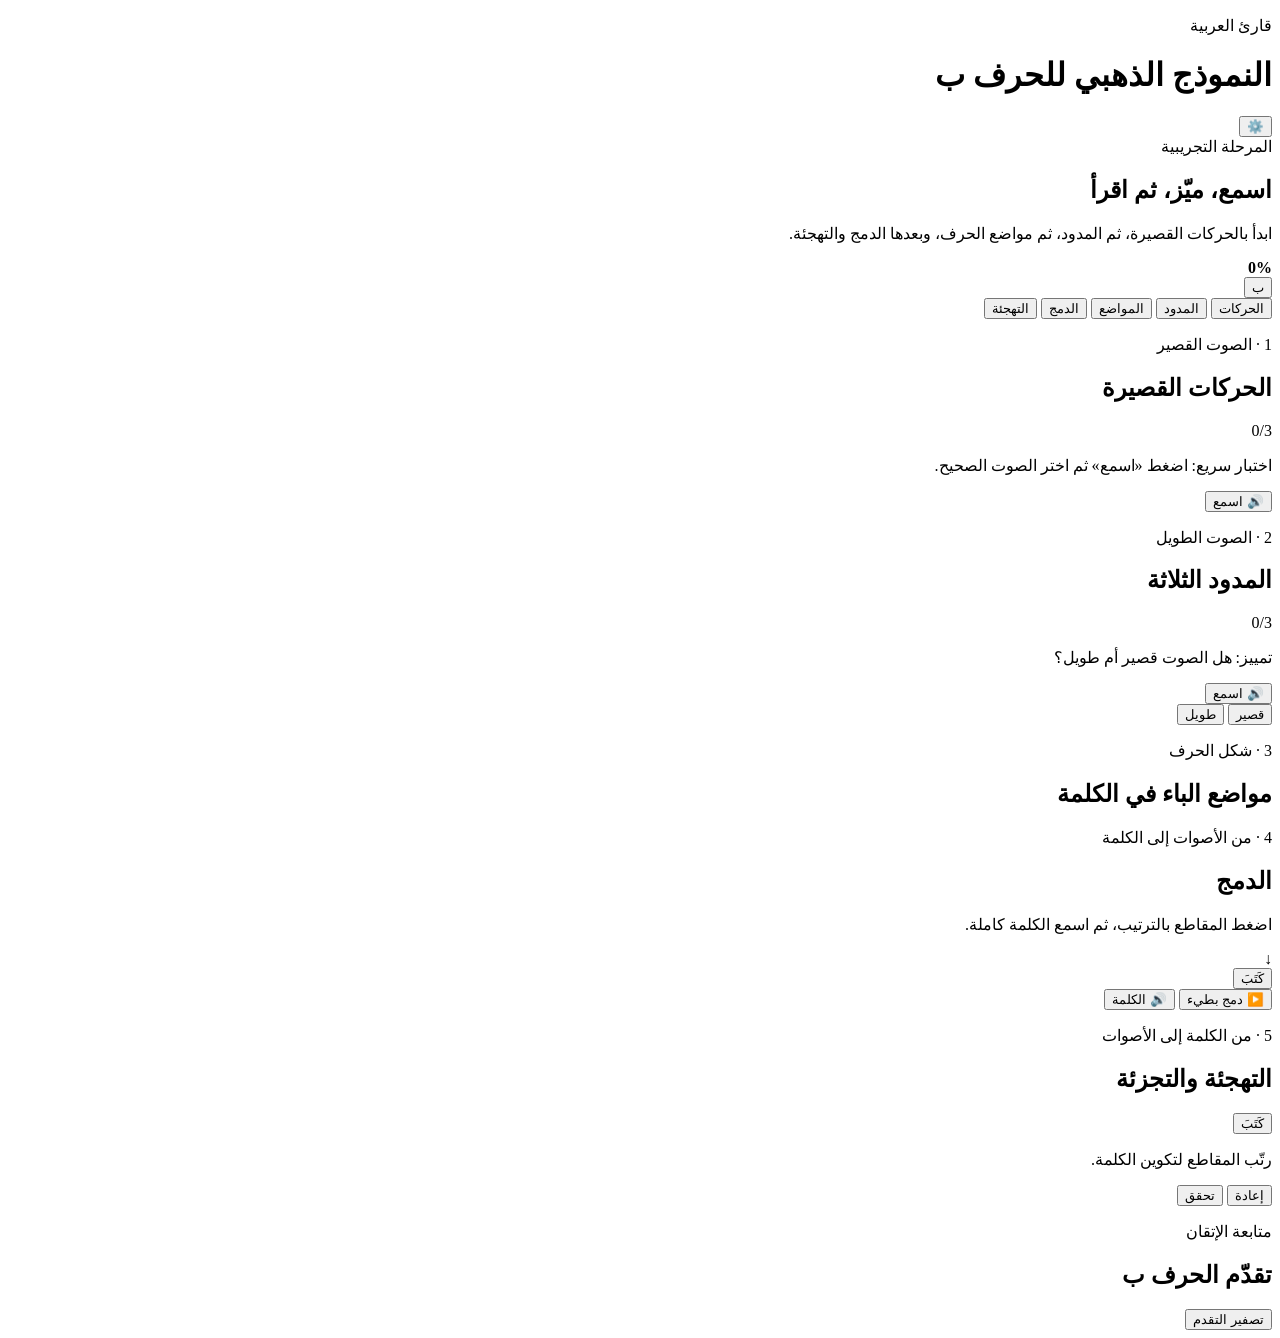
==== index.html @ 3511730b "Add Golden Prototype interface" ====
<!doctype html>
<html lang="ar" dir="rtl">
<head>
  <meta charset="utf-8" />
  <meta name="viewport" content="width=device-width, initial-scale=1, viewport-fit=cover" />
  <meta name="theme-color" content="#fff7ed" />
  <meta name="apple-mobile-web-app-capable" content="yes" />
  <meta name="apple-mobile-web-app-status-bar-style" content="default" />
  <meta name="apple-mobile-web-app-title" content="قارئ العربية" />
  <title>قارئ العربية — النموذج الذهبي</title>
  <link rel="manifest" href="./manifest.webmanifest" />
  <link rel="apple-touch-icon" href="./assets/icons/icon-192.png" />
  <link rel="stylesheet" href="./css/app.css" />
</head>
<body>
  <div class="app-shell">
    <header class="topbar">
      <div>
        <p class="eyebrow">قارئ العربية</p>
        <h1>النموذج الذهبي للحرف <span class="accent">ب</span></h1>
      </div>
      <button id="settingsBtn" class="icon-btn" aria-label="الإعدادات">⚙️</button>
    </header>

    <main>
      <section class="hero card">
        <div class="hero-copy">
          <span class="pill">المرحلة التجريبية</span>
          <h2>اسمع، ميّز، ثم اقرأ</h2>
          <p>ابدأ بالحركات القصيرة، ثم المدود، ثم مواضع الحرف، وبعدها الدمج والتهجئة.</p>
          <div class="progress-row" aria-label="التقدم العام">
            <div class="progress-track"><span id="progressBar" style="width: 0%"></span></div>
            <strong id="progressText">0%</strong>
          </div>
        </div>
        <button id="heroLetter" class="letter-orb" aria-label="اسمع اسم الحرف باء">ب</button>
      </section>

      <nav class="lesson-tabs" aria-label="المراحل التعليمية">
        <button class="tab active" data-view="short">الحركات</button>
        <button class="tab" data-view="long">المدود</button>
        <button class="tab" data-view="positions">المواضع</button>
        <button class="tab" data-view="blend">الدمج</button>
        <button class="tab" data-view="spell">التهجئة</button>
      </nav>

      <section id="short" class="lesson-view active card" aria-labelledby="shortTitle">
        <div class="section-heading">
          <div>
            <p class="eyebrow">1 · الصوت القصير</p>
            <h2 id="shortTitle">الحركات القصيرة</h2>
          </div>
          <span class="badge" id="shortScore">0/3</span>
        </div>
        <div class="sound-grid" id="shortGrid"></div>
        <div class="challenge">
          <p>اختبار سريع: اضغط «اسمع» ثم اختر الصوت الصحيح.</p>
          <div class="challenge-row">
            <button class="primary" id="shortChallengePlay">🔊 اسمع</button>
            <div id="shortOptions" class="option-row"></div>
          </div>
          <p class="feedback" id="shortFeedback" aria-live="polite"></p>
        </div>
      </section>

      <section id="long" class="lesson-view card" aria-labelledby="longTitle">
        <div class="section-heading">
          <div>
            <p class="eyebrow">2 · الصوت الطويل</p>
            <h2 id="longTitle">المدود الثلاثة</h2>
          </div>
          <span class="badge" id="longScore">0/3</span>
        </div>
        <div class="compare-list" id="longPairs"></div>
        <div class="challenge">
          <p>تمييز: هل الصوت قصير أم طويل؟</p>
          <div class="challenge-row">
            <button class="primary" id="lengthChallengePlay">🔊 اسمع</button>
            <div class="option-row">
              <button class="choice" data-length="short">قصير</button>
              <button class="choice" data-length="long">طويل</button>
            </div>
          </div>
          <p class="feedback" id="lengthFeedback" aria-live="polite"></p>
        </div>
      </section>

      <section id="positions" class="lesson-view card" aria-labelledby="positionsTitle">
        <div class="section-heading">
          <div>
            <p class="eyebrow">3 · شكل الحرف</p>
            <h2 id="positionsTitle">مواضع الباء في الكلمة</h2>
          </div>
        </div>
        <div class="position-grid" id="positionGrid"></div>
      </section>

      <section id="blend" class="lesson-view card" aria-labelledby="blendTitle">
        <div class="section-heading">
          <div>
            <p class="eyebrow">4 · من الأصوات إلى الكلمة</p>
            <h2 id="blendTitle">الدمج</h2>
          </div>
        </div>
        <div class="blend-stage">
          <p>اضغط المقاطع بالترتيب، ثم اسمع الكلمة كاملة.</p>
          <div class="syllables" id="blendSyllables"></div>
          <div class="blend-arrow">↓</div>
          <button class="word-card" id="blendWord">كَتَبَ</button>
          <div class="center-actions">
            <button class="secondary" id="blendSequence">▶️ دمج بطيء</button>
            <button class="primary" id="blendWhole">🔊 الكلمة</button>
          </div>
        </div>
      </section>

      <section id="spell" class="lesson-view card" aria-labelledby="spellTitle">
        <div class="section-heading">
          <div>
            <p class="eyebrow">5 · من الكلمة إلى الأصوات</p>
            <h2 id="spellTitle">التهجئة والتجزئة</h2>
          </div>
        </div>
        <div class="spell-stage">
          <button class="word-card" id="spellWord">كَتَبَ</button>
          <p>رتّب المقاطع لتكوين الكلمة.</p>
          <div id="spellSlots" class="spell-slots"></div>
          <div id="spellPool" class="spell-pool"></div>
          <div class="center-actions">
            <button class="secondary" id="resetSpell">إعادة</button>
            <button class="primary" id="checkSpell">تحقق</button>
          </div>
          <p class="feedback" id="spellFeedback" aria-live="polite"></p>
        </div>
      </section>

      <section class="card compact-card">
        <div class="section-heading">
          <div>
            <p class="eyebrow">متابعة الإتقان</p>
            <h2>تقدّم الحرف ب</h2>
          </div>
          <button id="resetProgress" class="text-btn">تصفير التقدم</button>
        </div>
        <div class="mastery-grid" id="masteryGrid"></div>
      </section>
    </main>
  </div>

  <dialog id="settingsDialog">
    <form method="dialog" class="settings-card">
      <div class="section-heading">
        <div>
          <p class="eyebrow">مختبر الصوت</p>
          <h2>إعدادات Text-to-Speech</h2>
        </div>
        <button class="icon-btn" value="cancel" aria-label="إغلاق">✕</button>
      </div>

      <label>الصوت العربي
        <select id="voiceSelect"></select>
      </label>

      <label>سرعة النطق <span id="rateLabel">0.78</span>
        <input id="rateInput" type="range" min="0.55" max="1.05" step="0.01" value="0.78" />
      </label>

      <div class="speech-lab">
        <p>اختبر النطق على جهازك:</p>
        <div class="lab-buttons">
          <button type="button" data-say="بَ">بَ</button>
          <button type="button" data-say="بُ">بُ</button>
          <button type="button" data-say="بِ">بِ</button>
          <button type="button" data-say="بَا">بَا</button>
          <button type="button" data-say="بُو">بُو</button>
          <button type="button" data-say="بِي">بِي</button>
          <button type="button" data-say="كَتَبَ">كَتَبَ</button>
          <button type="button" data-say="كِتَابٌ">كِتَابٌ</button>
        </div>
      </div>
      <p class="hint">يُفضَّل تجربة أكثر من صوت عربي؛ جودة النطق تختلف باختلاف الصوت والجهاز.</p>
    </form>
  </dialog>

  <script type="module" src="./js/app.js"></script>
</body>
</html>
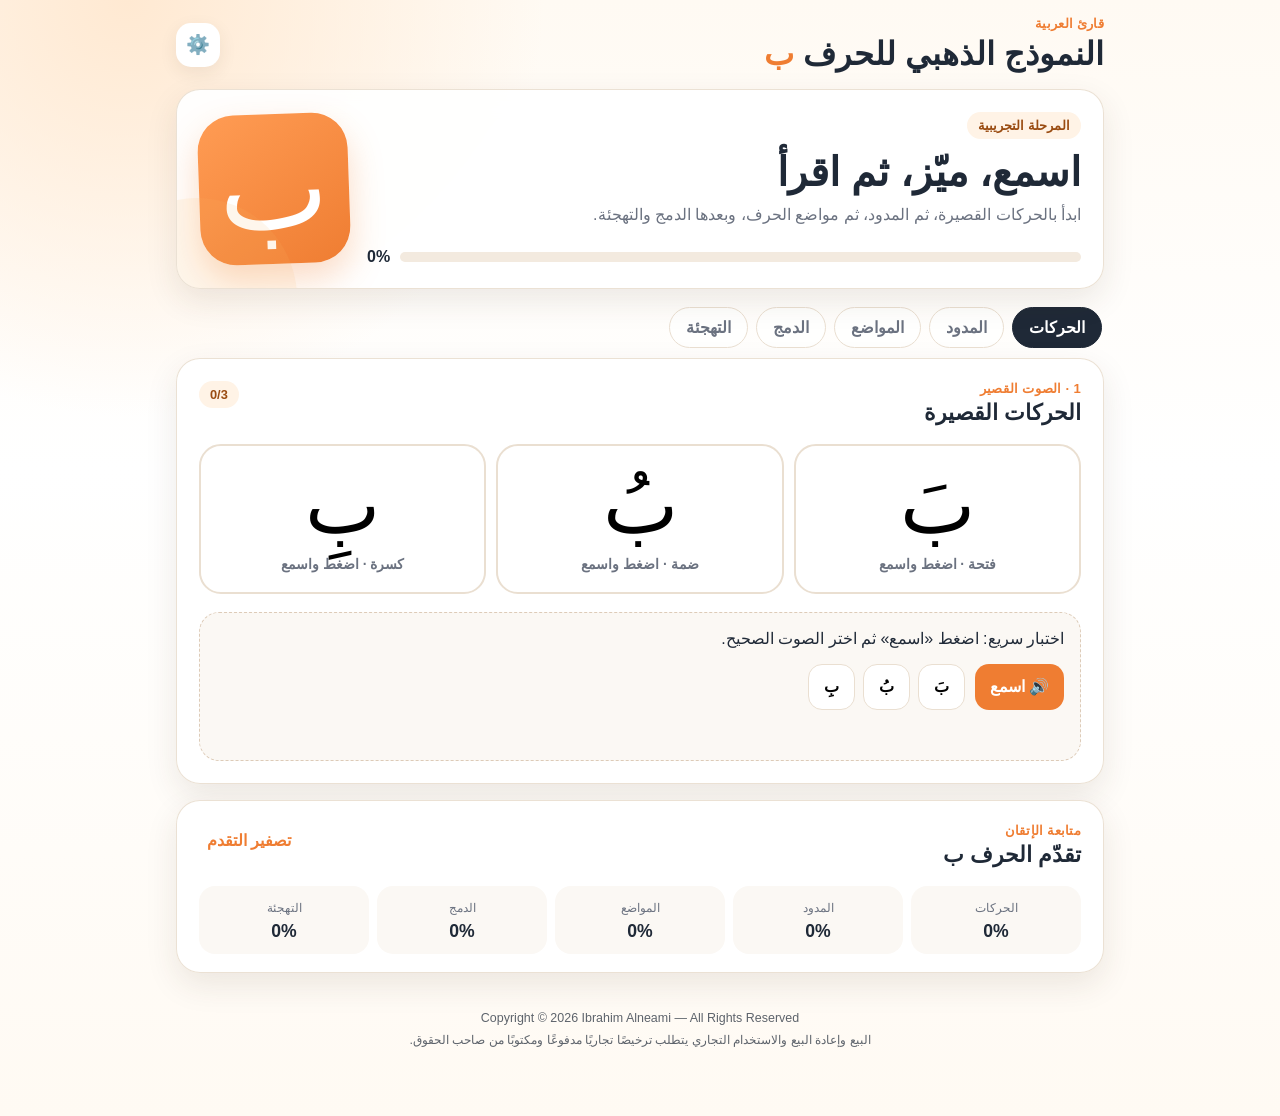
==== commit bee866b7: "Show copyright and commercial rights notice" ====
--- a/index.html
+++ b/index.html
@@ -145,6 +145,11 @@
         <div class="mastery-grid" id="masteryGrid"></div>
       </section>
     </main>
+
+    <footer style="text-align:center;padding:18px 12px 28px;font-size:.78rem;opacity:.72;line-height:1.8">
+      Copyright © 2026 Ibrahim Alneami — All Rights Reserved<br />
+      البيع وإعادة البيع والاستخدام التجاري يتطلب ترخيصًا تجاريًا مدفوعًا ومكتوبًا من صاحب الحقوق.
+    </footer>
   </div>
 
   <dialog id="settingsDialog">
@@ -184,4 +189,4 @@
 
   <script type="module" src="./js/app.js"></script>
 </body>
-</html>
+</html>
--- a/css/app.css
+++ b/css/app.css
@@ -0,0 +1,136 @@
+:root {
+  --bg: #fffaf3;
+  --surface: #ffffff;
+  --surface-2: #fff3e6;
+  --text: #1f2937;
+  --muted: #6b7280;
+  --accent: #ef7d32;
+  --accent-2: #f7b267;
+  --success: #16836c;
+  --danger: #b94a48;
+  --line: #eadfD1;
+  --shadow: 0 12px 32px rgba(67, 46, 28, .10);
+  --radius: 24px;
+}
+
+* { box-sizing: border-box; }
+html { background: var(--bg); }
+body {
+  margin: 0;
+  min-height: 100vh;
+  font-family: -apple-system, BlinkMacSystemFont, "Segoe UI", Tahoma, Arial, sans-serif;
+  background:
+    radial-gradient(circle at 10% 0%, #ffe9d2 0, transparent 26rem),
+    linear-gradient(180deg, #fffaf3 0%, #fff 42%, #fffaf3 100%);
+  color: var(--text);
+  -webkit-tap-highlight-color: transparent;
+}
+button, input, select { font: inherit; }
+button { cursor: pointer; }
+button:focus-visible, select:focus-visible, input:focus-visible { outline: 3px solid rgba(239,125,50,.32); outline-offset: 3px; }
+
+.app-shell { width: min(960px, 100%); margin-inline: auto; padding: max(16px, env(safe-area-inset-top)) 16px max(36px, env(safe-area-inset-bottom)); }
+.topbar { display: flex; align-items: center; justify-content: space-between; gap: 16px; margin-bottom: 16px; }
+.topbar h1 { margin: 4px 0 0; font-size: clamp(1.35rem, 4vw, 2rem); }
+.eyebrow { margin: 0; font-size: .82rem; font-weight: 800; color: var(--accent); letter-spacing: .02em; }
+.accent { color: var(--accent); }
+.card { background: rgba(255,255,255,.92); border: 1px solid rgba(234,223,209,.92); border-radius: var(--radius); box-shadow: var(--shadow); padding: 22px; margin-bottom: 16px; backdrop-filter: blur(12px); }
+.compact-card { padding-bottom: 18px; }
+.icon-btn { width: 44px; height: 44px; border: 0; border-radius: 15px; background: var(--surface); box-shadow: 0 6px 18px rgba(67,46,28,.08); font-size: 1.2rem; }
+.hero { display: grid; grid-template-columns: 1fr auto; gap: 18px; align-items: center; overflow: hidden; position: relative; }
+.hero::after { content: ""; position: absolute; width: 200px; height: 200px; border-radius: 999px; background: rgba(247,178,103,.12); left: -80px; bottom: -110px; }
+.hero-copy { position: relative; z-index: 1; }
+.hero h2 { margin: 10px 0 6px; font-size: clamp(1.6rem, 6vw, 2.5rem); }
+.hero p { color: var(--muted); line-height: 1.8; margin: 0; }
+.pill, .badge { display: inline-flex; align-items: center; justify-content: center; background: var(--surface-2); color: #9a4c12; border-radius: 999px; padding: 6px 11px; font-size: .8rem; font-weight: 800; }
+.letter-orb { width: clamp(104px, 28vw, 150px); aspect-ratio: 1; border: 0; border-radius: 36px; background: linear-gradient(145deg, #ff9c54, #ef7d32); color: white; font-size: clamp(4.4rem, 17vw, 7.3rem); font-family: "Times New Roman", serif; box-shadow: 0 16px 34px rgba(239,125,50,.28); transform: rotate(-2deg); }
+.letter-orb:active { transform: scale(.97) rotate(-2deg); }
+.progress-row { display: flex; align-items: center; gap: 10px; margin-top: 18px; }
+.progress-track { flex: 1; height: 10px; background: #f3eadf; border-radius: 999px; overflow: hidden; }
+.progress-track span { display: block; height: 100%; background: linear-gradient(90deg, var(--accent-2), var(--accent)); border-radius: inherit; transition: width .25s ease; }
+.lesson-tabs { display: flex; gap: 8px; overflow-x: auto; padding: 2px 2px 10px; scrollbar-width: none; }
+.lesson-tabs::-webkit-scrollbar { display: none; }
+.tab { border: 1px solid var(--line); background: rgba(255,255,255,.84); color: var(--muted); border-radius: 999px; padding: 10px 16px; white-space: nowrap; font-weight: 800; }
+.tab.active { background: var(--text); color: white; border-color: var(--text); }
+.lesson-view { display: none; }
+.lesson-view.active { display: block; animation: fadeIn .18s ease-out; }
+@keyframes fadeIn { from { opacity: 0; transform: translateY(4px); } to { opacity: 1; transform: none; } }
+.section-heading { display: flex; align-items: flex-start; justify-content: space-between; gap: 12px; margin-bottom: 18px; }
+.section-heading h2 { margin: 4px 0 0; font-size: 1.35rem; }
+.sound-grid { display: grid; grid-template-columns: repeat(3, 1fr); gap: 10px; }
+.sound-card { border: 2px solid var(--line); background: #fff; border-radius: 22px; min-height: 150px; padding: 14px; display: flex; flex-direction: column; justify-content: center; align-items: center; gap: 10px; transition: .15s ease; }
+.sound-card:active { transform: scale(.98); }
+.sound-card.learned { border-color: rgba(22,131,108,.5); background: #f4fbf9; }
+.sound-glyph { font-size: clamp(3rem, 12vw, 5rem); font-family: "Times New Roman", serif; line-height: 1; }
+.sound-label { color: var(--muted); font-size: .86rem; font-weight: 700; }
+.challenge { margin-top: 18px; padding: 16px; border-radius: 20px; background: #fbf8f4; border: 1px dashed #ddcbb8; }
+.challenge p { margin-top: 0; }
+.challenge-row { display: flex; flex-wrap: wrap; gap: 10px; align-items: center; }
+.option-row { display: flex; gap: 8px; flex-wrap: wrap; }
+.primary, .secondary, .choice, .lab-buttons button { min-height: 46px; border-radius: 14px; padding: 10px 15px; font-weight: 800; }
+.primary { border: 0; color: #fff; background: var(--accent); }
+.secondary { border: 1px solid var(--line); background: #fff; color: var(--text); }
+.choice, .lab-buttons button { border: 1px solid var(--line); background: white; }
+.choice.correct { border-color: var(--success); color: var(--success); background: #f1faf8; }
+.choice.wrong { border-color: var(--danger); color: var(--danger); background: #fff6f6; }
+.feedback { min-height: 1.5em; margin: 10px 0 0 !important; font-weight: 800; }
+.compare-list { display: grid; gap: 10px; }
+.compare-row { display: grid; grid-template-columns: 1fr auto 1fr; gap: 10px; align-items: stretch; }
+.compare-btn { border: 1px solid var(--line); border-radius: 20px; background: #fff; padding: 18px 10px; text-align: center; }
+.compare-btn strong { display: block; font: 3.2rem/1 "Times New Roman", serif; }
+.compare-btn span { color: var(--muted); font-size: .82rem; }
+.length-visual { display: flex; align-items: center; justify-content: center; color: var(--accent); font-weight: 900; }
+.position-grid { display: grid; grid-template-columns: repeat(2, 1fr); gap: 10px; }
+.position-card { border: 1px solid var(--line); background: #fff; border-radius: 20px; padding: 18px; }
+.position-form { font: 3.1rem/1.1 "Times New Roman", serif; color: var(--accent); }
+.position-word { margin-top: 10px; font-size: 1.3rem; font-weight: 900; }
+.position-label { color: var(--muted); font-size: .82rem; }
+.blend-stage, .spell-stage { text-align: center; }
+.syllables { display: flex; justify-content: center; gap: 10px; flex-wrap: wrap; margin: 22px 0 8px; }
+.syllable { min-width: 82px; min-height: 82px; border: 2px solid var(--line); border-radius: 22px; background: white; font: 2.8rem/1 "Times New Roman", serif; }
+.blend-arrow { color: var(--muted); font-size: 1.4rem; }
+.word-card { display: inline-block; border: 0; border-radius: 24px; padding: 18px 28px; background: var(--surface-2); color: var(--text); font: 4rem/1.2 "Times New Roman", serif; margin: 6px 0 16px; }
+.center-actions { display: flex; justify-content: center; gap: 10px; flex-wrap: wrap; }
+.spell-slots { display: grid; grid-template-columns: repeat(3, minmax(70px, 100px)); justify-content: center; gap: 10px; margin: 18px 0; }
+.spell-slot { min-height: 82px; border: 2px dashed #d9c4ad; border-radius: 20px; display: grid; place-items: center; font: 2.6rem/1 "Times New Roman", serif; background: #fffdfa; }
+.spell-pool { display: flex; justify-content: center; gap: 10px; flex-wrap: wrap; margin-bottom: 18px; }
+.spell-token { min-width: 82px; min-height: 58px; border: 1px solid var(--line); border-radius: 16px; background: #fff; font: 2rem/1 "Times New Roman", serif; }
+.mastery-grid { display: grid; grid-template-columns: repeat(5, 1fr); gap: 8px; }
+.mastery-item { padding: 12px 8px; border-radius: 16px; background: #fbf8f4; text-align: center; }
+.mastery-item strong { display: block; font-size: 1.1rem; margin-top: 5px; }
+.mastery-item span { color: var(--muted); font-size: .75rem; }
+.text-btn { border: 0; background: transparent; color: var(--accent); font-weight: 800; padding: 8px; }
+
+dialog { border: 0; border-radius: 26px; padding: 0; width: min(520px, calc(100% - 24px)); box-shadow: 0 28px 70px rgba(0,0,0,.24); }
+dialog::backdrop { background: rgba(31,41,55,.34); backdrop-filter: blur(4px); }
+.settings-card { padding: 22px; }
+.settings-card label { display: grid; gap: 8px; margin: 16px 0; font-weight: 800; }
+.settings-card select, .settings-card input[type="range"] { width: 100%; }
+.settings-card select { min-height: 46px; border: 1px solid var(--line); border-radius: 13px; background: white; padding: 0 10px; }
+.speech-lab { border-top: 1px solid var(--line); padding-top: 14px; }
+.lab-buttons { display: flex; gap: 8px; flex-wrap: wrap; }
+.lab-buttons button { min-width: 58px; font-size: 1.25rem; }
+.hint { color: var(--muted); line-height: 1.7; font-size: .86rem; }
+
+@media (max-width: 640px) {
+  .app-shell { padding-inline: 12px; }
+  .card { padding: 17px; border-radius: 22px; }
+  .hero { grid-template-columns: 1fr auto; }
+  .hero p { font-size: .9rem; line-height: 1.65; }
+  .sound-grid { gap: 8px; }
+  .sound-card { min-height: 125px; padding: 10px; }
+  .position-grid { grid-template-columns: 1fr 1fr; }
+  .mastery-grid { grid-template-columns: repeat(2, 1fr); }
+}
+
+@media (max-width: 390px) {
+  .hero { grid-template-columns: 1fr; text-align: center; }
+  .letter-orb { margin-inline: auto; }
+  .progress-row { text-align: initial; }
+  .sound-card { min-height: 112px; }
+  .sound-label { font-size: .72rem; }
+}
+
+@media (prefers-reduced-motion: reduce) {
+  *, *::before, *::after { scroll-behavior: auto !important; animation: none !important; transition: none !important; }
+}
